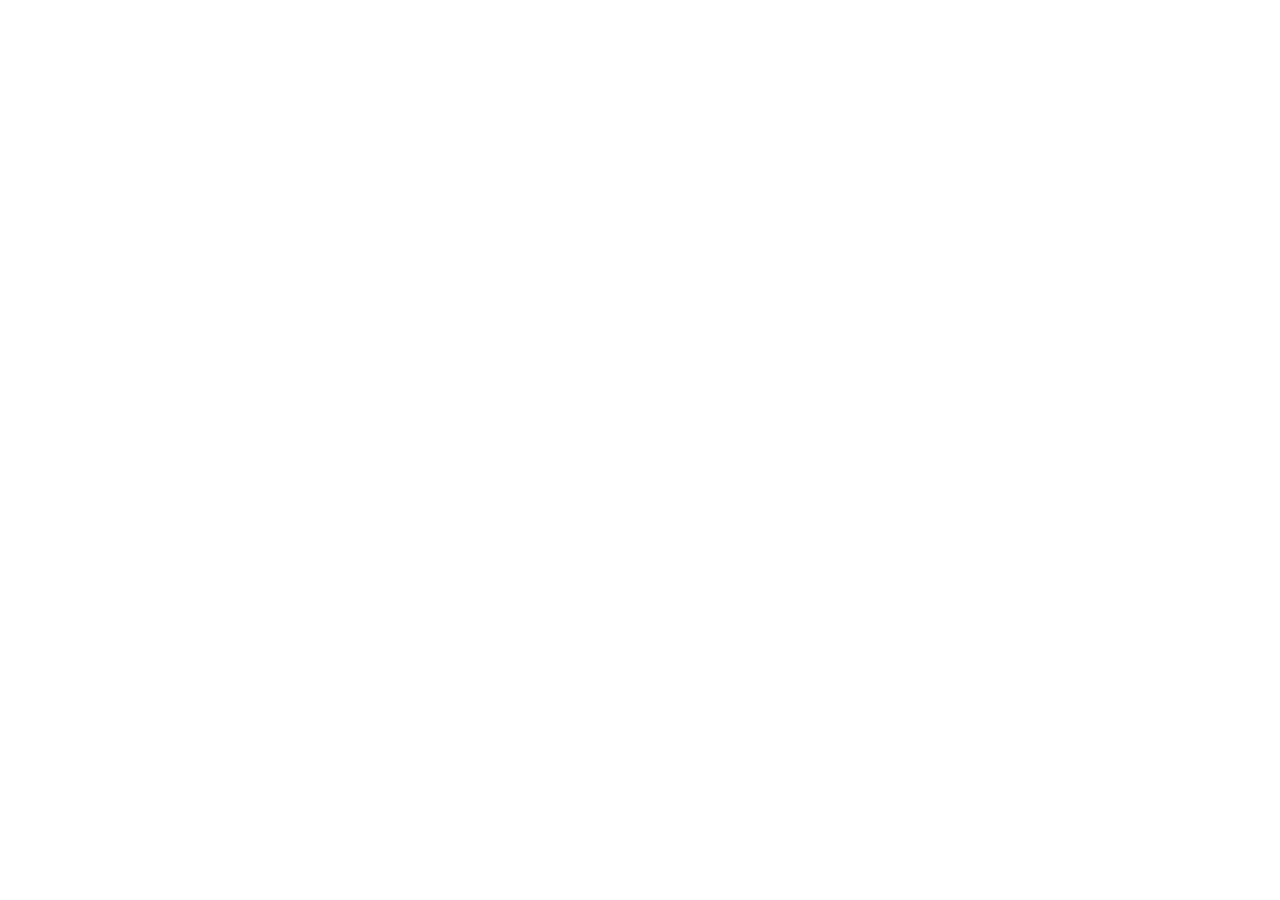
==== html/index.html @ 4670fa09 "Creacion de carpetas" ====
<!DOCTYPE html>
<html lang="es">
  <head>
    <meta charset="UTF-8" />
    <meta http-equiv="X-UA-Compatible" content="IE=edge" />
    <meta name="viewport" content="width=device-width, initial-scale=1.0" />
    <title>Drum!</title>
  </head>
  <body></body>
</html>
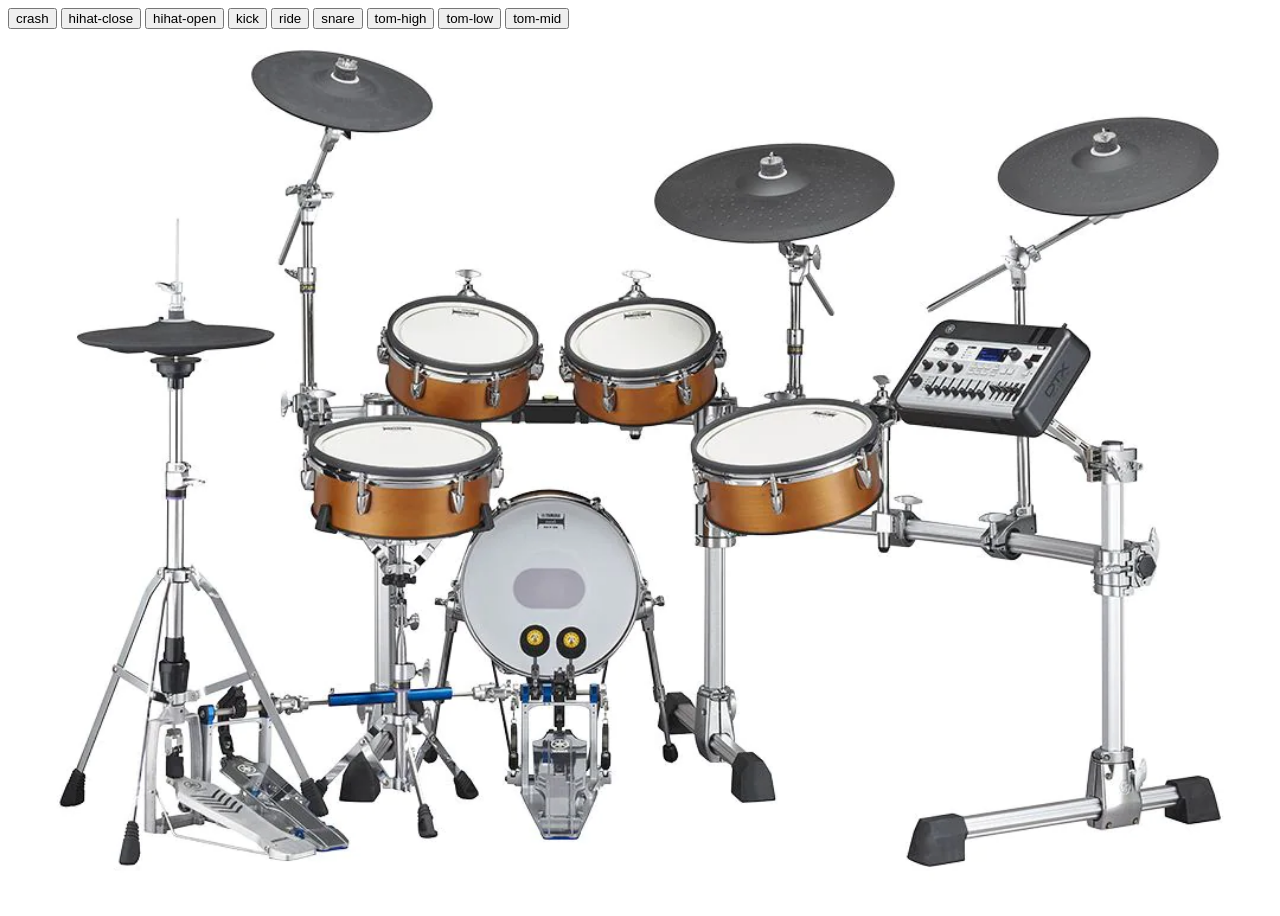
==== commit afc54a59: "añadido drumsounds y vinculacion de botones con los soniods" ====
--- a/html/index.html
+++ b/html/index.html
@@ -4,7 +4,21 @@
     <meta charset="UTF-8" />
     <meta http-equiv="X-UA-Compatible" content="IE=edge" />
     <meta name="viewport" content="width=device-width, initial-scale=1.0" />
+    <script src="../js/main.js" defer></script>
+    <link rel="stylesheet" href="../css/main.css" />
     <title>Drum!</title>
   </head>
-  <body></body>
+  <body>
+    <form name="drum">
+      <button class="crash">crash</button>
+      <button class="hihat-close">hihat-close</button>
+      <button class="hihat-open">hihat-open</button>
+      <button class="kick">kick</button>
+      <button class="ride">ride</button>
+      <button class="snare">snare</button>
+      <button class="tom-high">tom-high</button>
+      <button class="tom-low">tom-low</button>
+      <button class="tom-mid">tom-mid</button>
+    </form>
+  </body>
 </html>
--- a/css/main.css
+++ b/css/main.css
@@ -0,0 +1,7 @@
+body {
+  background-image: url(../img/drum.jpg);
+  height: 100vh;
+  background-position: center;
+  background-repeat: no-repeat;
+  background-size: cover;
+}
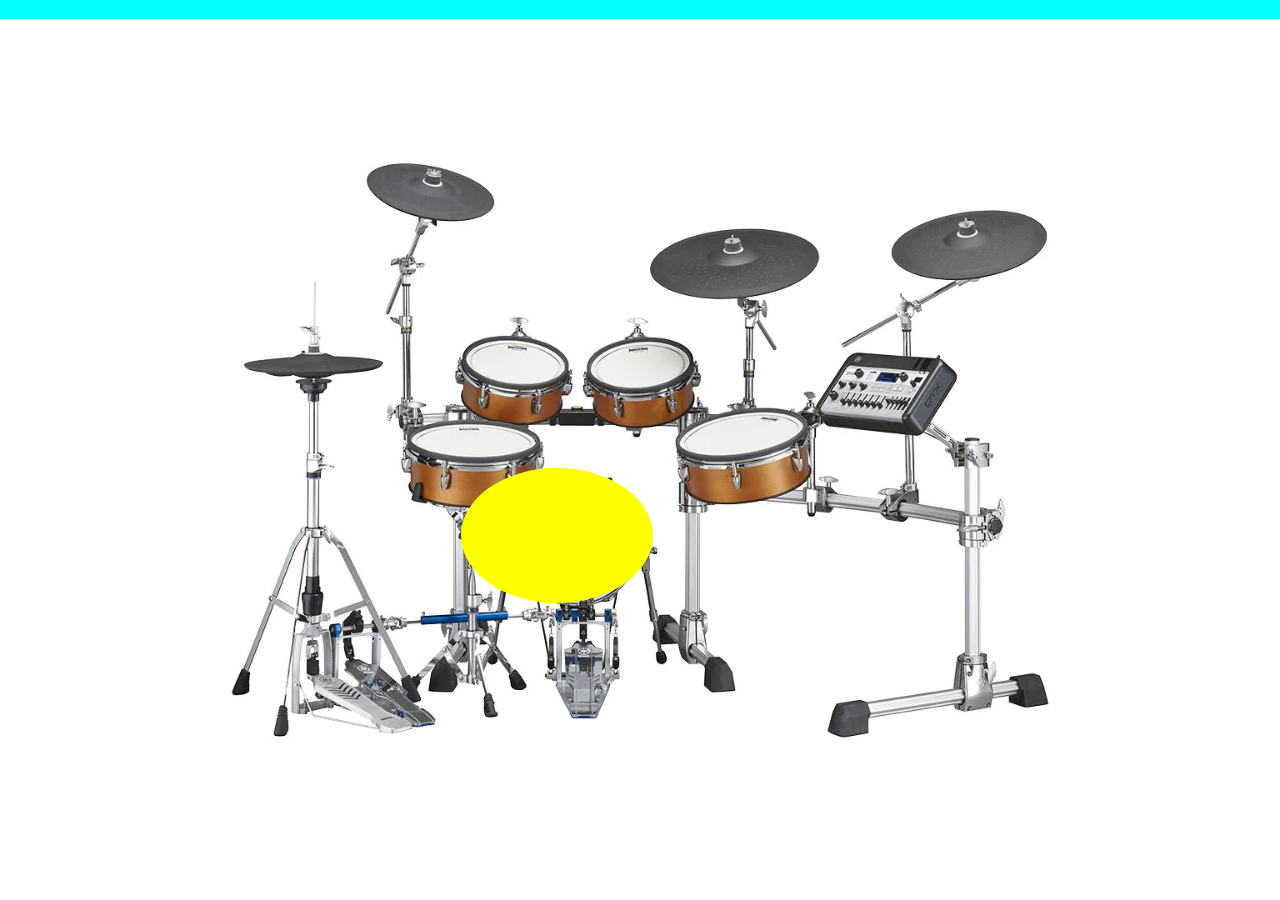
==== commit 07f58308: "Cambio en la forma de generar los botones + css" ====
--- a/html/index.html
+++ b/html/index.html
@@ -9,16 +9,6 @@
     <title>Drum!</title>
   </head>
   <body>
-    <form name="drum">
-      <button class="crash">crash</button>
-      <button class="hihat-close">hihat-close</button>
-      <button class="hihat-open">hihat-open</button>
-      <button class="kick">kick</button>
-      <button class="ride">ride</button>
-      <button class="snare">snare</button>
-      <button class="tom-high">tom-high</button>
-      <button class="tom-low">tom-low</button>
-      <button class="tom-mid">tom-mid</button>
-    </form>
+    <form name="drum"></form>
   </body>
 </html>
--- a/css/main.css
+++ b/css/main.css
@@ -1,7 +1,35 @@
+* {
+  margin: 0;
+  padding: 0;
+  box-sizing: border-box;
+}
+
 body {
   background-image: url(../img/drum.jpg);
-  height: 100vh;
+  background-repeat: no-repeat;
   background-position: center;
-  background-repeat: no-repeat;
-  background-size: cover;
+  background-size: contain;
+  min-height: 100vmin;
 }
+
+.divkick {
+  position: fixed;
+  border-radius: 100%;
+  width: 15%;
+  height: 15%;
+  top: 52%;
+  left: 36%;
+
+  background-color: yellow;
+}
+
+.divcrash {
+  background-color: aqua;
+}
+
+button {
+  width: 100%;
+  height: 100%;
+  border-radius: 100%;
+  opacity: 0;
+}
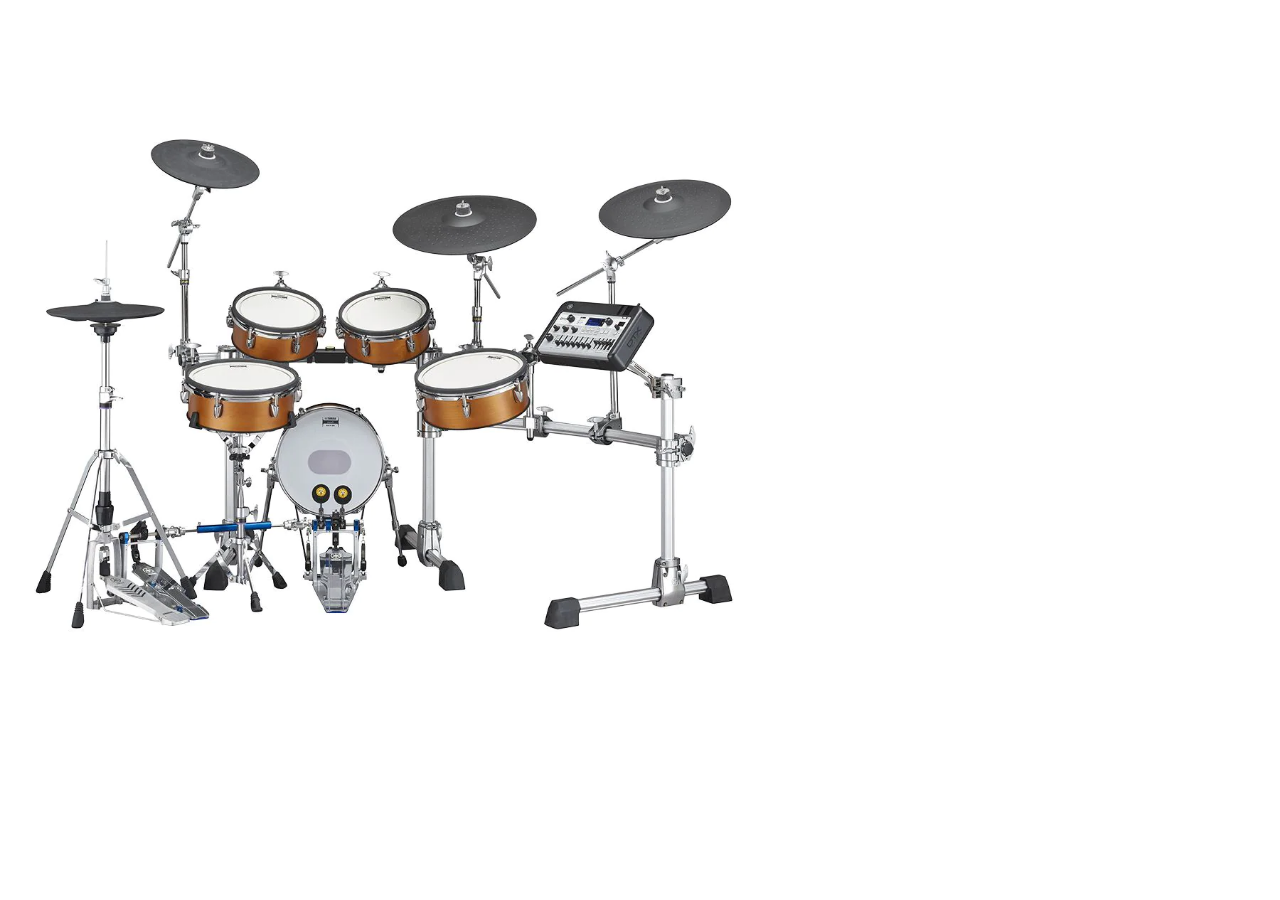
==== commit 1ba4e8fb: "los botones se ajustan a la bateria" ====
--- a/html/index.html
+++ b/html/index.html
@@ -9,6 +9,7 @@
     <title>Drum!</title>
   </head>
   <body>
+    <img src="../img/drum.jpg" alt="" />
     <form name="drum"></form>
   </body>
 </html>
--- a/css/main.css
+++ b/css/main.css
@@ -5,31 +5,223 @@
 }
 
 body {
-  background-image: url(../img/drum.jpg);
-  background-repeat: no-repeat;
-  background-position: center;
-  background-size: contain;
   min-height: 100vmin;
 }
 
-.divkick {
-  position: fixed;
-  border-radius: 100%;
-  width: 15%;
-  height: 15%;
-  top: 52%;
-  left: 36%;
-
-  background-color: yellow;
-}
-
-.divcrash {
-  background-color: aqua;
+img {
+  width: 360px;
 }
 
 button {
   width: 100%;
   height: 100%;
-  border-radius: 100%;
+  border-radius: 80%;
   opacity: 0;
 }
+
+div {
+  margin: auto;
+  position: fixed;
+  border-radius: 50%;
+}
+
+.divkick {
+  width: 58px;
+  height: 58px;
+  top: 185px;
+  left: 125px;
+}
+
+.divsnare {
+  width: 54px;
+  height: 45px;
+  top: 160px;
+  left: 195px;
+}
+
+.divride {
+  width: 70px;
+  height: 40px;
+  top: 85px;
+  left: 180px;
+  transform: rotate(-5deg);
+}
+
+.divcrash {
+  width: 60px;
+  height: 25px;
+  top: 65px;
+  left: 70px;
+  transform: rotate(12deg);
+}
+
+.divhihat-close {
+  width: 60px;
+  height: 20px;
+  top: 135px;
+  left: 20px;
+}
+
+.divhihat-open {
+  width: 65px;
+  height: 35px;
+  top: 80px;
+  left: 280px;
+  transform: rotate(-10deg);
+}
+
+.divtom-low {
+  width: 60px;
+  height: 40px;
+  top: 165px;
+  left: 82px;
+}
+
+.divtom-mid {
+  width: 50px;
+  height: 35px;
+  top: 135px;
+  left: 105px;
+}
+.divtom-high {
+  width: 50px;
+  height: 35px;
+  top: 135px;
+  left: 155px;
+}
+
+@media (min-width: 1024px) {
+  img {
+    width: 768px;
+  }
+
+  .divkick {
+    width: 115px;
+    height: 115px;
+    top: 400px;
+    left: 275px;
+  }
+
+  .divsnare {
+    width: 120px;
+    height: 80px;
+    top: 350px;
+    left: 410px;
+  }
+
+  .divride {
+    width: 150px;
+    height: 70px;
+    top: 190px;
+    left: 390px;
+  }
+
+  .divcrash {
+    width: 120px;
+    height: 50px;
+    top: 140px;
+    left: 145px;
+  }
+
+  .divhihat-close {
+    width: 120px;
+    height: 40px;
+    top: 290px;
+    left: 45px;
+  }
+
+  .divhihat-open {
+    width: 145px;
+    height: 60px;
+    top: 180px;
+    left: 595px;
+  }
+
+  .divtom-low {
+    width: 115px;
+    height: 80px;
+    top: 355px;
+    left: 185px;
+  }
+
+  .divtom-mid {
+    width: 100px;
+    height: 70px;
+    top: 290px;
+    left: 225px;
+  }
+  .divtom-high {
+    width: 100px;
+    height: 70px;
+    top: 290px;
+    left: 335px;
+  }
+}
+
+@media (min-width: 1500px) {
+  img {
+    width: 1080px;
+  }
+
+  .divkick {
+    width: 155px;
+    height: 155px;
+    top: 570px;
+    left: 385px;
+  }
+
+  .divsnare {
+    width: 160px;
+    height: 110px;
+    top: 490px;
+    left: 590px;
+  }
+
+  .divride {
+    width: 210px;
+    height: 85px;
+    top: 275px;
+    left: 550px;
+  }
+
+  .divcrash {
+    width: 160px;
+    height: 70px;
+    top: 195px;
+    left: 210px;
+  }
+
+  .divhihat-close {
+    width: 170px;
+    height: 40px;
+    top: 420px;
+    left: 60px;
+  }
+
+  .divhihat-open {
+    width: 190px;
+    height: 90px;
+    top: 250px;
+    left: 840px;
+  }
+
+  .divtom-low {
+    width: 160px;
+    height: 110px;
+    top: 500px;
+    left: 260px;
+  }
+
+  .divtom-mid {
+    width: 140px;
+    height: 110px;
+    top: 400px;
+    left: 320px;
+  }
+  .divtom-high {
+    width: 140px;
+    height: 110px;
+    top: 400px;
+    left: 470px;
+  }
+}
